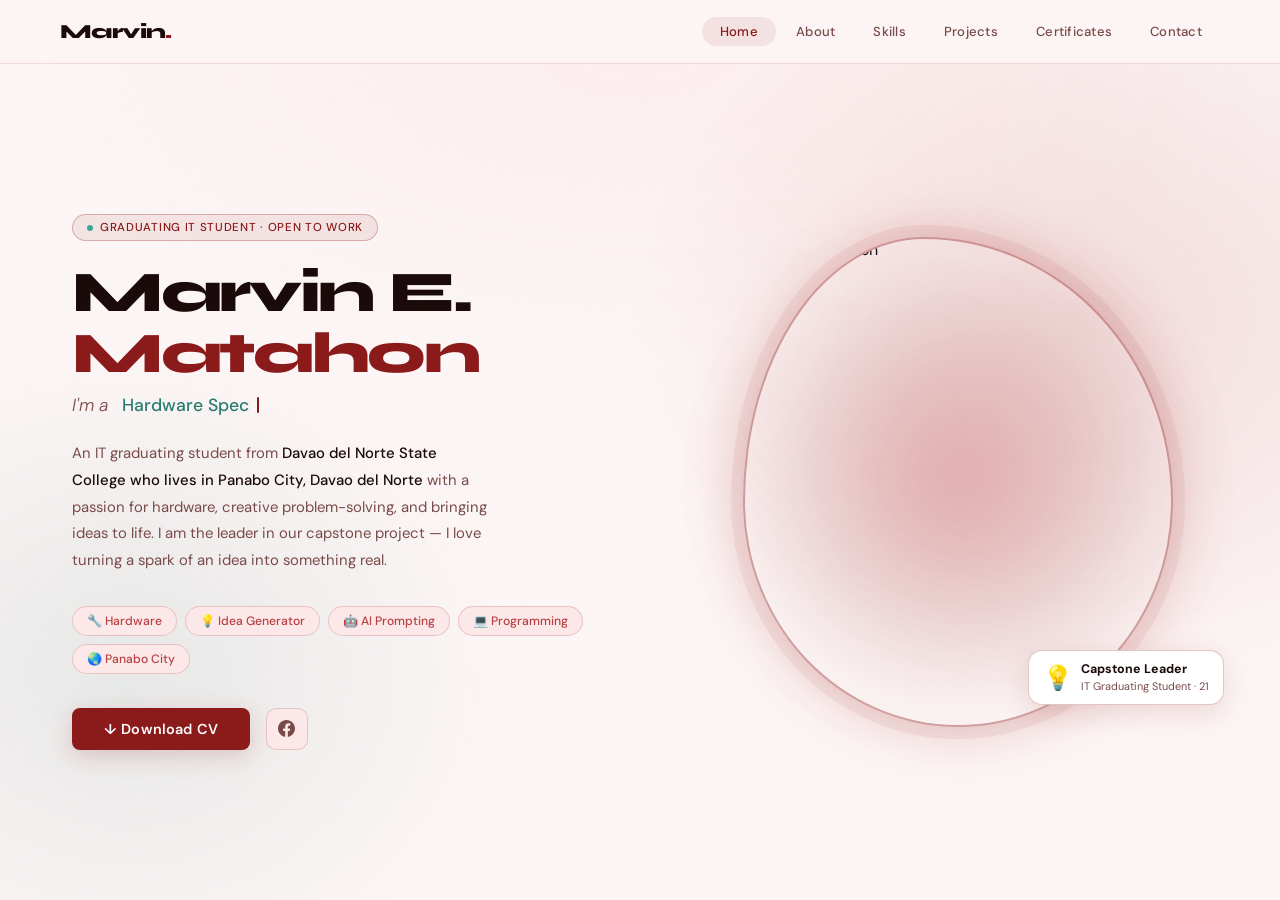
==== index.html @ e0bacce2 "Rename portfolio.html to index.html" ====
<!DOCTYPE html>
<html lang="en">
<head>
  <meta charset="UTF-8">
  <meta name="viewport" content="width=device-width, initial-scale=1.0">
  <title>Marvin E. Matahon — Portfolio</title>
  <link href="https://fonts.googleapis.com/css2?family=Syne:wght@400;500;600;700;800&family=DM+Sans:ital,wght@0,300;0,400;0,500;1,300&display=swap" rel="stylesheet">
  <link rel="stylesheet" href="portfolio.css">
</head>
<body>

  <div class="bg-layer"></div>

  <!-- ═══════════════════════════════════
       NAVBAR
  ════════════════════════════════════ -->
  <nav>
    <div class="logo">Marvin<span>.</span></div>
    <ul class="nav-links">
      <li><a href="#" class="active" onclick="go('home',event)">Home</a></li>
      <li><a href="#"               onclick="go('about',event)">About</a></li>
      <li><a href="#"               onclick="go('skills',event)">Skills</a></li>
      <li><a href="#"               onclick="go('projects',event)">Projects</a></li>
      <li><a href="#"               onclick="go('certs',event)">Certificates</a></li>
      <li><a href="#"               onclick="go('contact',event)">Contact</a></li>
    </ul>
  </nav>

  <!-- ═══════════════════════════════════
       HOME PAGE
  ════════════════════════════════════ -->
  <div class="page active" id="page-home">

    <div class="home-left">
      <div class="home-tag">Graduating IT Student · Open to Work</div>

      <h1 class="home-name">
        Marvin E.<br><span class="accent">Matahon</span>
      </h1>

      <div class="home-typed-row">
        I'm a&nbsp;<span id="typedEl"></span><span class="blink"></span>
      </div>

      <p class="home-bio">
        An IT graduating student from <strong>Davao del Norte State College who lives in Panabo City, Davao del Norte</strong> with a passion for hardware,
        creative problem-solving, and bringing ideas to life.
        I am the leader in our capstone project — I love turning a spark of an idea into something real.
      </p>

      <div class="home-pills">
        <span class="pill">🔧 Hardware</span>
        <span class="pill">💡 Idea Generator</span>
        <span class="pill">🤖 AI Prompting</span>
        <span class="pill">💻 Programming</span>
        <span class="pill">🌏 Panabo City</span>
      </div>

      <div class="home-actions">
        <button class="dl-btn" onclick="alert('Add your CV download link here!')">
          ↓ Download CV
        </button>
        <div class="home-socials">
          <!-- LinkedIn -->
          
          <!-- GitHub -->
          
          </a>
          <!-- Facebook -->
          <a class="soc" href="https://www.facebook.com/benben.matahon/" title="Facebook">
            <svg viewBox="0 0 24 24">
              <path d="M24 12.073c0-6.627-5.373-12-12-12s-12 5.373-12 12c0 5.99 4.388 10.954 10.125
              11.854v-8.385H7.078v-3.47h3.047V9.43c0-3.007 1.792-4.669 4.533-4.669 1.312 0 2.686.235
              2.686.235v2.953H15.83c-1.491 0-1.956.925-1.956 1.874v2.25h3.328l-.532 3.47h-2.796v8.385C19.612
              23.027 24 18.062 24 12.073z"/>
            </svg>
          </a>
        </div>
      </div>
    </div>

    <div class="home-right">
      <div class="glow-orb"></div>
      <div class="photo-frame" id="photoFrame"
           onclick="document.getElementById('photoInput').click()"
           title="Click to upload your photo">
        <div class="photo-placeholder" id="photoPlaceholder" style="display:none;">
          <div class="ph-icon">📷</div>
          <div>Click to upload<br>your photo</div>
        </div>
        <img id="photoImg" alt="Marvin Matahon" src="portfolio-pic.jfif" style="display:block;">
        <div class="photo-overlay">📷 Change Photo</div>
      </div>
      <div class="photo-badge">
        <div class="badge-icon">💡</div>
        <div class="badge-text">
          <strong>Capstone Leader</strong>
          <span>IT Graduating Student · 21</span>
        </div>
      </div>
      <input type="file" id="photoInput" accept="image/*" style="display:none;" onchange="loadPhoto(event)">
    </div>

  </div><!-- /page-home -->

  <!-- ═══════════════════════════════════
       ABOUT PAGE
  ════════════════════════════════════ -->
  <div class="page pg-wrap" id="page-about">

    <div class="pg-header">
      <div class="pg-eyebrow">Who I Am</div>
      <div class="pg-title">About <span>Me</span></div>
      <div class="pg-sub">Click any text below to edit it directly</div>
    </div>

    <div class="about-grid">
      <div class="about-bio">
        <p contenteditable="true">
          I'm <strong>Marvin E. Matahon</strong>, a 21-year-old graduating IT student from Purok Dreamland,
          Brgy Gredu, Panabo City, Davao del Norte. I'm someone who doesn't just follow ideas, I come up with them.
          I was the originator of our capstone project, which says a lot about how I approach problems: head-on and with purpose.
        </p>
        <p contenteditable="true">
          My strengths are rooted in <strong>hardware</strong> — I love getting hands-on with physical systems and
          understanding how things work at the component level. I also dabble it a bit in programming and I've discovered a
          serious knack for <strong>AI prompting</strong>, which I use to build and solve things faster and smarter.
        </p>
        <p contenteditable="true">
          I describe myself as an <strong>idealistic realist</strong> — I dream big, but I keep my feet on the ground.
          I'm looking for opportunities where I can contribute genuine ideas, grow technically, and make a real impact.
          If you want someone who brings energy and original thinking, that's me.
        </p>
      </div>

      <div class="info-cards">
        <div class="info-card">
          <div class="ic-icon">🎓</div>
          <div class="ic-label">Degree</div>
          <div class="ic-val" contenteditable="true">BS Information Technology</div>
        </div>
        <div class="info-card">
          <div class="ic-icon">🏫</div>
          <div class="ic-label">University</div>
          <div class="ic-val" contenteditable="true">Davao del Norte State College</div>
        </div>
        <div class="info-card">
          <div class="ic-icon">📍</div>
          <div class="ic-label">Location</div>
          <div class="ic-val" contenteditable="true">Panabo City, Davao del Norte</div>
        </div>
        <div class="info-card">
          <div class="ic-icon">🎂</div>
          <div class="ic-label">Age</div>
          <div class="ic-val" contenteditable="true">21 years old</div>
        </div>
        <div class="info-card">
          <div class="ic-icon">📧</div>
          <div class="ic-label">Email</div>
          <div class="ic-val" contenteditable="true">marvinmatahon13@email.com</div>
        </div>
        <div class="info-card">
          <div class="ic-icon">💼</div>
          <div class="ic-label">Status</div>
          <div class="ic-val" contenteditable="true">Open to Work</div>
        </div>
      </div>
    </div>

  </div><!-- /page-about -->

  <!-- ═══════════════════════════════════
       SKILLS PAGE
  ════════════════════════════════════ -->
  <div class="page pg-wrap" id="page-skills">

    <div class="pg-header">
      <div class="pg-eyebrow">What I Do</div>
      <div class="pg-title">My <span>Skills</span></div>
      <div class="pg-sub">Technical strengths and what makes me, me</div>
    </div>

    <div class="skills-layout">

      <!-- Hardware (featured) -->
      <div class="sk-box featured">
        <div class="sk-title">🔧 Hardware</div>
        <div class="sk-item">
          <div class="sk-name-row"><span>PC Assembly & Troubleshooting</span><span class="sk-pct">90%</span></div>
          <div class="sk-track"><div class="sk-fill" data-w="90"></div></div>
        </div>
        <div class="sk-item">
          <div class="sk-name-row"><span>Network Setup & Cabling</span><span class="sk-pct">82%</span></div>
          <div class="sk-track"><div class="sk-fill" data-w="82"></div></div>
        </div>
        <div class="sk-item">
          <div class="sk-name-row"><span>Component Diagnostics</span><span class="sk-pct">85%</span></div>
          <div class="sk-track"><div class="sk-fill" data-w="85"></div></div>
        </div>
        <div class="sk-item">
          
        </div>
      </div>

      <!-- Programming -->
      <div class="sk-box">
        <div class="sk-title">💻 Programming</div>
        <div class="sk-item">
          <div class="sk-name-row"><span>Python</span><span class="sk-pct">68%</span></div>
          <div class="sk-track"><div class="sk-fill" data-w="68"></div></div>
        </div>
        <div class="sk-item">
          <div class="sk-name-row"><span>HTML / CSS</span><span class="sk-pct">72%</span></div>
          <div class="sk-track"><div class="sk-fill" data-w="72"></div></div>
        </div>
        <div class="sk-item">
          <div class="sk-name-row"><span>JavaScript</span><span class="sk-pct">60%</span></div>
          <div class="sk-track"><div class="sk-fill" data-w="60"></div></div>
        </div>
        <div class="sk-item">
          <div class="sk-name-row"><span>Java</span><span class="sk-pct">55%</span></div>
          <div class="sk-track"><div class="sk-fill" data-w="55"></div></div>
        </div>
      </div>

      <!-- AI & Prompting -->
      <div class="sk-box">
        <div class="sk-title">🤖 AI & Prompting</div>
        <div class="sk-item">
          <div class="sk-name-row"><span>Prompt Engineering</span><span class="sk-pct">88%</span></div>
          <div class="sk-track"><div class="sk-fill" data-w="88"></div></div>
        </div>
        <div class="sk-item">
          <div class="sk-name-row"><span>AI Tool Usage</span><span class="sk-pct">85%</span></div>
          <div class="sk-track"><div class="sk-fill" data-w="85"></div></div>
        </div>
        <div class="sk-item">
          <div class="sk-name-row"><span>Workflow Automation</span><span class="sk-pct">75%</span></div>
          <div class="sk-track"><div class="sk-fill" data-w="75"></div></div>
        </div>
      </div>

      <!-- Soft skills full width -->
      <div class="sk-box" style="grid-column: span 3;">
        <div class="sk-title">⭐ What Sets Me Apart</div>
        <div class="soft-tags">
          <span class="stag">💡 Idea Generation<br><small style="opacity:.6">Originated our capstone</small></span>
          <span class="stag">🌱 Idealistic Realist<br><small style="opacity:.6">Dream big, stay grounded</small></span>
          <span class="stag">🔍 Problem Solver<br><small style="opacity:.6">Hardware-first mindset</small></span>
          <span class="stag">⚡ Fast Learner<br><small style="opacity:.6">Adapts quickly</small></span>
          <span class="stag">🤝 Team Player<br><small style="opacity:.6">Collaborative spirit</small></span>
          <span class="stag">🗺 From Davao del Norte<br><small style="opacity:.6">Panabo City pride</small></span>
        </div>
      </div>

    </div>
  </div><!-- /page-skills -->

  <!-- ═══════════════════════════════════
       PROJECTS PAGE
  ════════════════════════════════════ -->
  <div class="page pg-wrap" id="page-projects">

    <div class="pg-header">
      <div class="pg-eyebrow">What I've Built</div>
      <div class="pg-title">My <span>Projects</span></div>
      <div class="pg-sub">Click the image area to upload a screenshot · click any text to edit</div>
    </div>

    <div class="cards-grid" id="projectsGrid">

      <div class="img-card">
        <div class="card-img-box" onclick="pickImg(this)" style="background: linear-gradient(135deg, #1c1510, #3d2008)">
          <span>🖥</span>
          <div class="card-img-overlay">📷 Upload Image</div>
        </div>
        <div class="card-body">
          <input class="card-title" type="text" value="Capstone Project">
          <div class="card-tags">
            <span class="ctag">My Idea</span>
            <span class="ctag">Hardware</span>
            <span class="ctag">Team Lead</span>
          </div>
          <textarea class="card-desc">This was my brainchild — I came up with the concept for our capstone and led it from idea to implementation. Click to add details about your project.</textarea>
        </div>
      </div>

      <div class="img-card">
        <div class="card-img-box" onclick="pickImg(this)" style="background: linear-gradient(135deg, #101c14, #0f2d1a)">
          <span>🔧</span>
          <div class="card-img-overlay">📷 Upload Image</div>
        </div>
        <div class="card-body">
          <input class="card-title" type="text" value="Hardware Project">
          <div class="card-tags">
            <span class="ctag">Hardware</span>
            <span class="ctag">Assembly</span>
          </div>
          <textarea class="card-desc">A hands-on hardware project showcasing my skills in assembly, diagnostics, and system setup. Click to edit this description.</textarea>
        </div>
      </div>

      <div class="img-card">
        <div class="card-img-box" onclick="pickImg(this)" style="background: linear-gradient(135deg, #18100c, #2d1810)">
          <span>🤖</span>
          <div class="card-img-overlay">📷 Upload Image</div>
        </div>
        <div class="card-body">
          <input class="card-title" type="text" value="AI-Assisted Project">
          <div class="card-tags">
            <span class="ctag">AI Prompting</span>
            <span class="ctag">Python</span>
          </div>
          <textarea class="card-desc">Leveraged my prompting skills to build something cool with AI assistance. Click to edit and describe your project here.</textarea>
        </div>
      </div>

      <button class="add-btn" onclick="addCard('projectsGrid','project')">
        <span class="plus">＋</span>
        Add Project
      </button>

    </div>
  </div><!-- /page-projects -->

  <!-- ═══════════════════════════════════
       CERTIFICATES PAGE
  ════════════════════════════════════ -->
  <div class="page pg-wrap" id="page-certs">

    <div class="pg-header">
      <div class="pg-eyebrow">Achievements</div>
      <div class="pg-title">My <span>Certificates</span></div>
      <div class="pg-sub">Click any text to edit</div>
    </div>

    <div class="cards-grid" id="certsGrid">

      <div class="img-card">
        <div class="card-img-box" onclick="pickImg(this)">
          <img src="cert1.jfif" style="position:absolute;inset:0;width:100%;height:100%;object-fit:cover;">
          <div class="card-img-overlay">📷 Change Image</div>
        </div>
        <div class="card-body">
          <input class="card-title" type="text" value="Training / Seminar">
          <div class="card-tags"><span class="ctag">Issuer</span><span class="ctag">Year</span></div>
          <textarea class="card-desc">Attended trainings and seminars relevant to IT.</textarea>
        </div>
      </div>

      <div class="img-card">
        <div class="card-img-box" onclick="pickImg(this)">
          <img src="cert2.jfif" style="position:absolute;inset:0;width:100%;height:100%;object-fit:cover;">
          <div class="card-img-overlay">📷 Change Image</div>
        </div>
        <div class="card-body">
          <input class="card-title" type="text" value="Training / Seminar">
          <div class="card-tags"><span class="ctag">Organization</span><span class="ctag">Year</span></div>
          <textarea class="card-desc">Attended trainings and seminars relevant to IT.</textarea>
        </div>
      </div>

      <div class="img-card">
        <div class="card-img-box" onclick="pickImg(this)">
          <img src="cert 3.jfif" style="position:absolute;inset:0;width:100%;height:100%;object-fit:cover;">
          <div class="card-img-overlay">📷 Change Image</div>
        </div>
        <div class="card-body">
          <input class="card-title" type="text" value="Capstone Completion Certificate">
          <div class="card-tags"><span class="ctag">Issuer</span><span class="ctag">Year</span></div>
          <textarea class="card-desc"></textarea>
        </div>
      </div>

      <button class="add-btn" onclick="addCard('certsGrid','cert')">
        <span class="plus">＋</span>
        Add Certificate
      </button>

    </div>
  </div><!-- /page-certs -->

  <!-- ═══════════════════════════════════
       CONTACT PAGE
  ════════════════════════════════════ -->
  <div class="page" id="page-contact">
    <div class="contact-wrap">

      <div class="c-left">
        <h2>Let's Work<br><span>Together ✦</span></h2>
        <p>
          I'm actively looking for opportunities to grow and contribute.
          Whether you have a project, an idea, or just want to connect — I'm here!
        </p>
        <div class="c-info">
          <a href="mailto:marvin@email.com">📧 marvin@email.com</a>
          <a href="#">🔗 linkedin.com/in/marvinmatahon</a>
          <a href="#">💻 github.com/marvinmatahon</a>
          <a href="#">📍 Panabo City, Davao del Norte</a>
        </div>
      </div>

      <form class="c-form" onsubmit="sendMsg(event)">
        <input type="text" placeholder="Your Name" required>
        <input type="email" placeholder="Your Email" required>
        <input type="text" placeholder="Subject">
        <textarea placeholder="Your message…" required></textarea>
        <button type="submit" id="sendBtn">Send Message ✈</button>
      </form>

    </div>
  </div><!-- /page-contact -->

  <script src="portfolio.js"></script>
</body>
</html>
---- portfolio.css ----
/* ═══════════════════════════════════════
   portfolio.css — Marvin E. Matahon
═══════════════════════════════════════ */

* { margin: 0; padding: 0; box-sizing: border-box; }

:root {
  --bg:       #fdf6f6;
  --surface:  #ffffff;
  --surface2: #f9eded;
  --accent:   #8b1a1a;
  --accent2:  #b84040;
  --gold:     #e8a0a0;
  --teal:     #2a7c6f;
  --teal2:    #3ba893;
  --glow:     rgba(139, 26, 26, 0.20);
  --text:     #1a0a0a;
  --muted:    #7a4a4a;
  --border:   rgba(139, 26, 26, 0.22);
}

html, body {
  height: 100%;
  font-family: 'DM Sans', sans-serif;
  background: var(--bg);
  color: var(--text);
  overflow: hidden;
}

/* ── NOISE TEXTURE OVERLAY ── */
body::before {
  content: '';
  position: fixed;
  inset: 0;
  z-index: 0;
  pointer-events: none;
  opacity: 0.025;
  background-image: url("data:image/svg+xml,%3Csvg viewBox='0 0 256 256' xmlns='http://www.w3.org/2000/svg'%3E%3Cfilter id='noise'%3E%3CfeTurbulence type='fractalNoise' baseFrequency='0.9' numOctaves='4' stitchTiles='stitch'/%3E%3C/filter%3E%3Crect width='100%25' height='100%25' filter='url(%23noise)'/%3E%3C/svg%3E");
  background-size: 200px 200px;
}

/* ── AMBIENT GLOW LAYER ── */
.bg-layer {
  position: fixed;
  inset: 0;
  z-index: 0;
  pointer-events: none;
  background:
    radial-gradient(ellipse 55% 65% at 85% 35%, rgba(184,64,64,0.14) 0%, transparent 65%),
    radial-gradient(ellipse 45% 55% at 10% 75%, rgba(42,124,111,0.10) 0%, transparent 65%),
    radial-gradient(ellipse 70% 50% at 50% 5%,  rgba(252,235,235,0.80) 0%, transparent 70%);
}

/* ═══════════════════════════
   NAVBAR
═══════════════════════════ */
nav {
  position: fixed;
  top: 0; left: 0; right: 0;
  z-index: 100;
  display: flex;
  align-items: center;
  justify-content: space-between;
  padding: 0 60px;
  height: 64px;
  background: rgba(253, 246, 246, 0.90);
  backdrop-filter: blur(20px);
  border-bottom: 1px solid rgba(139,26,26,0.12);
}

.logo {
  font-family: 'Syne', sans-serif;
  font-size: 1.25rem;
  font-weight: 800;
  color: var(--text);
  letter-spacing: -0.03em;
}
.logo span { color: var(--accent); }

.nav-links {
  display: flex;
  gap: 2px;
  list-style: none;
}
.nav-links li a {
  display: block;
  padding: 6px 18px;
  font-size: 0.82rem;
  font-weight: 500;
  color: var(--muted);
  text-decoration: none;
  border-radius: 99px;
  letter-spacing: 0.02em;
  transition: all 0.18s;
}
.nav-links li a:hover { color: var(--text); }
.nav-links li a.active {
  color: var(--accent);
  background: rgba(139,26,26,0.09);
}

/* ═══════════════════════════
   PAGES
═══════════════════════════ */
.page {
  position: fixed;
  inset: 64px 0 0 0;
  display: none;
  overflow-y: auto;
  overflow-x: hidden;
  z-index: 1;
}
.page.active { display: flex; }

.page::-webkit-scrollbar { width: 4px; }
.page::-webkit-scrollbar-track { background: transparent; }
.page::-webkit-scrollbar-thumb { background: rgba(139,26,26,0.3); border-radius: 99px; }

/* ═══════════════════════════
   HOME PAGE
═══════════════════════════ */
#page-home {
  align-items: center;
  padding: 0 72px;
  min-height: calc(100vh - 64px);
  gap: 40px;
}

.home-left {
  flex: 1;
  animation: fadeLeft 0.7s ease both;
}

.home-tag {
  display: inline-flex;
  align-items: center;
  gap: 7px;
  background: rgba(139,26,26,0.08);
  border: 1px solid rgba(139,26,26,0.28);
  border-radius: 99px;
  padding: 5px 14px;
  font-size: 0.72rem;
  font-weight: 500;
  color: var(--accent);
  letter-spacing: 0.06em;
  text-transform: uppercase;
  margin-bottom: 22px;
}
.home-tag::before {
  content: '';
  width: 6px; height: 6px;
  border-radius: 50%;
  background: var(--teal2);
  animation: pulse-dot 2s ease-in-out infinite;
}

.home-name {
  font-family: 'Syne', sans-serif;
  font-size: 3.6rem;
  font-weight: 800;
  line-height: 1.05;
  letter-spacing: -0.04em;
  color: var(--text);
  margin-bottom: 10px;
}
.home-name .accent { color: var(--accent); }

.home-typed-row {
  font-size: 1.1rem;
  font-weight: 300;
  color: var(--muted);
  display: flex;
  align-items: center;
  gap: 8px;
  margin-bottom: 24px;
  font-style: italic;
}
#typedEl { color: var(--teal); font-weight: 500; font-style: normal; }

.blink {
  display: inline-block;
  width: 2px; height: 1rem;
  background: var(--accent);
  border-radius: 1px;
  animation: blink 0.85s step-end infinite;
}

.home-bio {
  font-size: 0.93rem;
  color: var(--muted);
  line-height: 1.8;
  max-width: 420px;
  margin-bottom: 32px;
}
.home-bio strong { color: var(--text); font-weight: 500; }

.home-pills {
  display: flex;
  flex-wrap: wrap;
  gap: 8px;
  margin-bottom: 34px;
}
.pill {
  background: #fce8e8;
  border: 1px solid rgba(139,26,26,0.18);
  border-radius: 99px;
  padding: 6px 14px;
  font-size: 0.76rem;
  font-weight: 500;
  color: var(--accent2);
  transition: all 0.2s;
}
.pill:hover { border-color: var(--accent); color: var(--accent); background: #f9d5d5; }

.home-actions {
  display: flex;
  align-items: center;
  gap: 16px;
}

.dl-btn {
  display: inline-flex;
  align-items: center;
  gap: 8px;
  background: var(--accent);
  color: #fff;
  padding: 12px 32px;
  border-radius: 8px;
  font-size: 0.9rem;
  font-weight: 600;
  border: none;
  cursor: pointer;
  font-family: 'DM Sans', sans-serif;
  letter-spacing: 0.01em;
  transition: all 0.2s;
  box-shadow: 0 6px 24px var(--glow);
}
.dl-btn:hover {
  background: #6e1414;
  transform: translateY(-2px);
  box-shadow: 0 10px 34px var(--glow);
}

.home-socials {
  display: flex;
  gap: 10px;
}
.soc {
  width: 42px; height: 42px;
  border-radius: 10px;
  border: 1px solid rgba(139,26,26,0.18);
  background: #fce8e8;
  display: flex;
  align-items: center;
  justify-content: center;
  color: var(--muted);
  text-decoration: none;
  transition: all 0.2s;
}
.soc svg { width: 17px; height: 17px; fill: currentColor; }
.soc:hover {
  border-color: var(--accent);
  color: var(--accent);
  background: #f9d5d5;
  transform: translateY(-2px);
}

/* Hero photo */
.home-right {
  flex: 0 0 500px;
  display: flex;
  align-items: center;
  justify-content: center;
  position: relative;
  animation: fadeRight 0.7s ease 0.15s both;
}

.glow-orb {
  position: absolute;
  width: 480px; height: 480px;
  border-radius: 50%;
  background: radial-gradient(circle, rgba(184,64,64,0.38) 0%, rgba(139,26,26,0.12) 45%, transparent 70%);
  filter: blur(32px);
  animation: orb-pulse 4s ease-in-out infinite;
}

.photo-frame {
  width: 430px; height: 490px;
  border-radius: 42% 58% 50% 50% / 54% 54% 46% 46%;
  overflow: hidden;
  position: relative;
  z-index: 1;
  border: 2px solid rgba(139,26,26,0.38);
  box-shadow: 0 0 60px rgba(184,64,64,0.28), 0 0 0 12px rgba(139,26,26,0.06);
  cursor: pointer;
  transition: box-shadow 0.25s;
}
.photo-frame:hover {
  box-shadow: 0 0 90px rgba(184,64,64,0.45), 0 0 0 12px rgba(139,26,26,0.10);
}
.photo-frame img {
  width: 100%; height: 100%;
  object-fit: cover; object-position: center top;
  display: block;
}
.photo-placeholder {
  width: 100%; height: 100%;
  background: linear-gradient(150deg, #f9eded, #f5d0d0);
  display: flex; flex-direction: column;
  align-items: center; justify-content: center;
  gap: 10px;
  color: var(--muted);
  font-size: 0.82rem; font-weight: 500;
  text-align: center; padding: 20px;
}
.photo-placeholder .ph-icon { font-size: 2.8rem; opacity: 0.5; }
.photo-overlay {
  position: absolute; inset: 0;
  background: rgba(139,26,26,0.16);
  display: flex; align-items: center; justify-content: center;
  opacity: 0; transition: opacity 0.2s;
  font-size: 0.82rem; font-weight: 600; color: #fff;
}
.photo-frame:hover .photo-overlay { opacity: 1; }

.photo-badge {
  position: absolute;
  bottom: 22px; right: -16px;
  z-index: 2;
  background: #ffffff;
  border: 1px solid rgba(139,26,26,0.25);
  border-radius: 14px;
  padding: 10px 14px;
  display: flex; align-items: center; gap: 8px;
  box-shadow: 0 8px 28px rgba(139,26,26,0.14);
  animation: fadeUp 0.7s ease 0.5s both;
}
.badge-icon { font-size: 1.5rem; }
.badge-text { font-size: 0.68rem; line-height: 1.4; }
.badge-text strong { display: block; color: var(--text); font-size: 0.78rem; }
.badge-text span { color: var(--muted); }

/* ═══════════════════════════
   PAGE COMMON
═══════════════════════════ */
.pg-wrap {
  flex-direction: column;
  padding: 48px 72px 64px;
  min-height: calc(100vh - 64px);
}

.pg-header {
  margin-bottom: 40px;
  animation: fadeUp 0.5s ease both;
}

.pg-eyebrow {
  font-size: 0.7rem;
  font-weight: 600;
  letter-spacing: 0.12em;
  text-transform: uppercase;
  color: var(--accent);
  margin-bottom: 6px;
  display: flex; align-items: center; gap: 10px;
}
.pg-eyebrow::before {
  content: '';
  width: 24px; height: 2px;
  background: var(--accent);
  border-radius: 2px;
}

.pg-title {
  font-family: 'Syne', sans-serif;
  font-size: 2.4rem;
  font-weight: 800;
  letter-spacing: -0.04em;
  color: var(--text);
}
.pg-title span { color: var(--accent); }

.pg-sub {
  font-size: 0.85rem;
  color: var(--muted);
  margin-top: 6px;
}

/* ═══════════════════════════
   ABOUT PAGE
═══════════════════════════ */
#page-about { flex-direction: column; }

.about-grid {
  display: grid;
  grid-template-columns: 1fr 1fr;
  gap: 48px;
  animation: fadeUp 0.5s ease 0.1s both;
}

.about-bio p {
  font-size: 0.92rem;
  color: var(--muted);
  line-height: 1.85;
  margin-bottom: 16px;
  outline: none;
  border-radius: 8px;
  padding: 4px 6px;
  transition: background 0.15s;
}
.about-bio p:hover, .about-bio p:focus {
  background: rgba(139,26,26,0.05);
}
.about-bio p strong { color: var(--text); font-weight: 500; }

.info-cards {
  display: grid;
  grid-template-columns: 1fr 1fr;
  gap: 10px;
}
.info-card {
  background: #ffffff;
  border-radius: 14px;
  padding: 16px 18px;
  border: 1px solid rgba(139,26,26,0.10);
  box-shadow: 0 2px 12px rgba(139,26,26,0.06);
  transition: border-color 0.2s, transform 0.2s;
}
.info-card:hover {
  border-color: var(--border);
  transform: translateY(-2px);
}
.ic-icon { font-size: 1.3rem; margin-bottom: 6px; }
.ic-label {
  font-size: 0.65rem;
  font-weight: 600;
  text-transform: uppercase;
  letter-spacing: 0.1em;
  color: var(--muted);
}
.ic-val {
  font-size: 0.85rem;
  font-weight: 500;
  color: var(--text);
  margin-top: 3px;
  outline: none; border-radius: 4px;
  padding: 1px 3px;
  display: block;
  transition: background 0.15s;
}
.ic-val:hover, .ic-val:focus { background: rgba(139,26,26,0.06); }

/* ═══════════════════════════
   SKILLS PAGE
═══════════════════════════ */
#page-skills { flex-direction: column; }

.skills-layout {
  display: grid;
  grid-template-columns: 1.2fr 1fr 1fr;
  gap: 18px;
  animation: fadeUp 0.5s ease 0.1s both;
}

.sk-box {
  background: #ffffff;
  border-radius: 18px;
  padding: 24px;
  border: 1px solid rgba(139,26,26,0.09);
  box-shadow: 0 2px 16px rgba(139,26,26,0.06);
  transition: border-color 0.25s, transform 0.25s, box-shadow 0.25s;
}
.sk-box:hover {
  border-color: var(--border);
  transform: translateY(-3px);
  box-shadow: 0 8px 28px rgba(139,26,26,0.12);
}
.sk-box.featured {
  border-color: rgba(139,26,26,0.22);
  background: linear-gradient(145deg, #fdf0f0, #fff8f8);
}

.sk-title {
  font-family: 'Syne', sans-serif;
  font-size: 0.78rem;
  font-weight: 700;
  color: var(--accent);
  text-transform: uppercase;
  letter-spacing: 0.08em;
  margin-bottom: 20px;
  display: flex; align-items: center; gap: 7px;
}

.sk-item { margin-bottom: 14px; }
.sk-name-row {
  display: flex; justify-content: space-between;
  font-size: 0.82rem; font-weight: 500;
  color: var(--text); margin-bottom: 6px;
}
.sk-pct { color: var(--teal); font-size: 0.75rem; font-weight: 600; }
.sk-track {
  height: 5px;
  background: #fce8e8;
  border-radius: 99px; overflow: hidden;
}
.sk-fill {
  height: 100%; width: 0;
  background: linear-gradient(90deg, var(--accent), var(--teal2));
  border-radius: 99px;
  transition: width 1.2s cubic-bezier(0.16, 1, 0.3, 1);
}

.soft-tags {
  display: flex; flex-wrap: wrap; gap: 8px;
}
.stag {
  background: #e8f5f3;
  border: 1px solid rgba(42,124,111,0.25);
  border-radius: 8px;
  padding: 8px 12px;
  font-size: 0.78rem;
  color: var(--teal);
  font-weight: 500;
  line-height: 1.3;
  text-align: center;
}

/* ═══════════════════════════
   PROJECTS / CERTS PAGES
═══════════════════════════ */
#page-projects, #page-certs { flex-direction: column; }

.cards-grid {
  display: grid;
  grid-template-columns: repeat(3, 1fr);
  gap: 18px;
  animation: fadeUp 0.5s ease 0.1s both;
}

.img-card {
  background: #ffffff;
  border-radius: 18px;
  overflow: hidden;
  border: 1px solid rgba(139,26,26,0.09);
  box-shadow: 0 2px 14px rgba(139,26,26,0.06);
  transition: border-color 0.25s, transform 0.25s, box-shadow 0.25s;
  display: flex; flex-direction: column;
}
.img-card:hover {
  border-color: var(--border);
  transform: translateY(-5px);
  box-shadow: 0 20px 50px rgba(139,26,26,0.13);
}

.card-img-box {
  width: 100%; aspect-ratio: 16/9;
  display: flex; align-items: center; justify-content: center;
  font-size: 2.5rem; cursor: pointer;
  position: relative; overflow: hidden;
}
.card-img-box img {
  position: absolute; inset: 0;
  width: 100%; height: 100%;
  object-fit: cover; display: block;
}
.card-img-overlay {
  position: absolute; inset: 0;
  background: rgba(139,26,26,0.18);
  display: flex; align-items: center; justify-content: center;
  opacity: 0; transition: opacity 0.2s;
  font-size: 0.78rem; font-weight: 600; color: #fff;
}
.card-img-box:hover .card-img-overlay { opacity: 1; }

.card-body {
  padding: 14px 16px 16px;
  flex: 1; display: flex; flex-direction: column; gap: 7px;
}
.card-title {
  font-family: 'Syne', sans-serif;
  font-size: 0.92rem; font-weight: 700;
  color: var(--text); border: none; background: transparent;
  width: 100%; outline: none; border-radius: 5px;
  padding: 2px 4px; transition: background 0.15s;
}
.card-title:hover, .card-title:focus { background: rgba(139,26,26,0.05); }

.card-tags { display: flex; flex-wrap: wrap; gap: 5px; }
.ctag {
  font-size: 0.66rem; font-weight: 600;
  background: #e8f5f3;
  color: var(--teal);
  border-radius: 99px; padding: 2px 9px;
}
.card-desc {
  font-size: 0.8rem; color: var(--muted);
  line-height: 1.65; border: none; background: transparent;
  font-family: 'DM Sans', sans-serif;
  width: 100%; resize: none; outline: none;
  flex: 1; min-height: 60px; border-radius: 5px;
  padding: 3px 4px; transition: background 0.15s;
}
.card-desc:hover, .card-desc:focus { background: rgba(139,26,26,0.04); }

.add-btn {
  border: 2px dashed rgba(139,26,26,0.22);
  border-radius: 18px; padding: 28px 16px;
  display: flex; flex-direction: column;
  align-items: center; justify-content: center;
  gap: 8px; color: var(--muted); cursor: pointer;
  transition: all 0.2s; font-size: 0.82rem;
  background: transparent; font-family: 'DM Sans', sans-serif;
}
.add-btn:hover { border-color: var(--accent); color: var(--accent); background: rgba(139,26,26,0.04); }
.add-btn .plus { font-size: 1.8rem; line-height: 1; }

/* ═══════════════════════════
   CONTACT PAGE
═══════════════════════════ */
#page-contact {
  align-items: center; justify-content: center;
  padding: 52px 72px;
  min-height: calc(100vh - 64px);
}

.contact-wrap {
  display: grid;
  grid-template-columns: 1fr 1fr;
  gap: 52px;
  background: #ffffff;
  border: 1px solid rgba(139,26,26,0.16);
  border-radius: 24px;
  padding: 50px 52px;
  width: 100%; max-width: 860px;
  position: relative; overflow: hidden;
  box-shadow: 0 24px 80px rgba(139,26,26,0.10);
  animation: fadeUp 0.5s ease both;
}
.contact-wrap::before {
  content: '';
  position: absolute; top: -80px; right: -80px;
  width: 260px; height: 260px;
  background: radial-gradient(circle, rgba(184,64,64,0.18) 0%, transparent 70%);
  border-radius: 50%;
}

.c-left h2 {
  font-family: 'Syne', sans-serif;
  font-size: 1.9rem; font-weight: 800;
  color: var(--text); line-height: 1.2; margin-bottom: 12px;
  letter-spacing: -0.03em;
}
.c-left h2 span { color: var(--accent); }
.c-left p { font-size: 0.86rem; color: var(--muted); line-height: 1.75; }

.c-info { margin-top: 24px; display: flex; flex-direction: column; gap: 10px; }
.c-info a {
  display: flex; align-items: center; gap: 9px;
  color: var(--muted); font-size: 0.82rem; font-weight: 400;
  text-decoration: none; transition: color 0.15s;
}
.c-info a:hover { color: var(--accent); }

.c-form { display: flex; flex-direction: column; gap: 11px; }
.c-form input, .c-form textarea {
  background: #fdf6f6;
  border: 1px solid rgba(139,26,26,0.16);
  border-radius: 10px; padding: 11px 14px;
  font-family: 'DM Sans', sans-serif;
  font-size: 0.86rem; color: var(--text);
  outline: none; transition: border-color 0.2s;
}
.c-form input::placeholder, .c-form textarea::placeholder { color: rgba(122,74,74,0.40); }
.c-form input:focus, .c-form textarea:focus {
  border-color: rgba(139,26,26,0.45);
  background: #fce8e8;
}
.c-form textarea { resize: vertical; min-height: 100px; }
.c-form button {
  background: var(--accent); color: #fff; padding: 12px;
  border-radius: 10px; border: none;
  font-family: 'DM Sans', sans-serif; font-size: 0.88rem; font-weight: 600;
  cursor: pointer; transition: all 0.2s;
  box-shadow: 0 4px 16px rgba(139,26,26,0.26);
}
.c-form button:hover { background: #6e1414; transform: translateY(-1px); box-shadow: 0 8px 24px rgba(139,26,26,0.34); }

/* ═══════════════════════════
   ANIMATIONS
═══════════════════════════ */
@keyframes fadeLeft {
  from { opacity: 0; transform: translateX(-30px); }
  to   { opacity: 1; transform: translateX(0); }
}
@keyframes fadeRight {
  from { opacity: 0; transform: translateX(30px); }
  to   { opacity: 1; transform: translateX(0); }
}
@keyframes fadeUp {
  from { opacity: 0; transform: translateY(22px); }
  to   { opacity: 1; transform: translateY(0); }
}
@keyframes blink {
  0%, 100% { opacity: 1; } 50% { opacity: 0; }
}
@keyframes orb-pulse {
  0%, 100% { transform: scale(1); opacity: 0.8; }
  50%       { transform: scale(1.08); opacity: 1; }
}
@keyframes pulse-dot {
  0%, 100% { opacity: 1; transform: scale(1); }
  50%       { opacity: 0.5; transform: scale(0.7); }
}
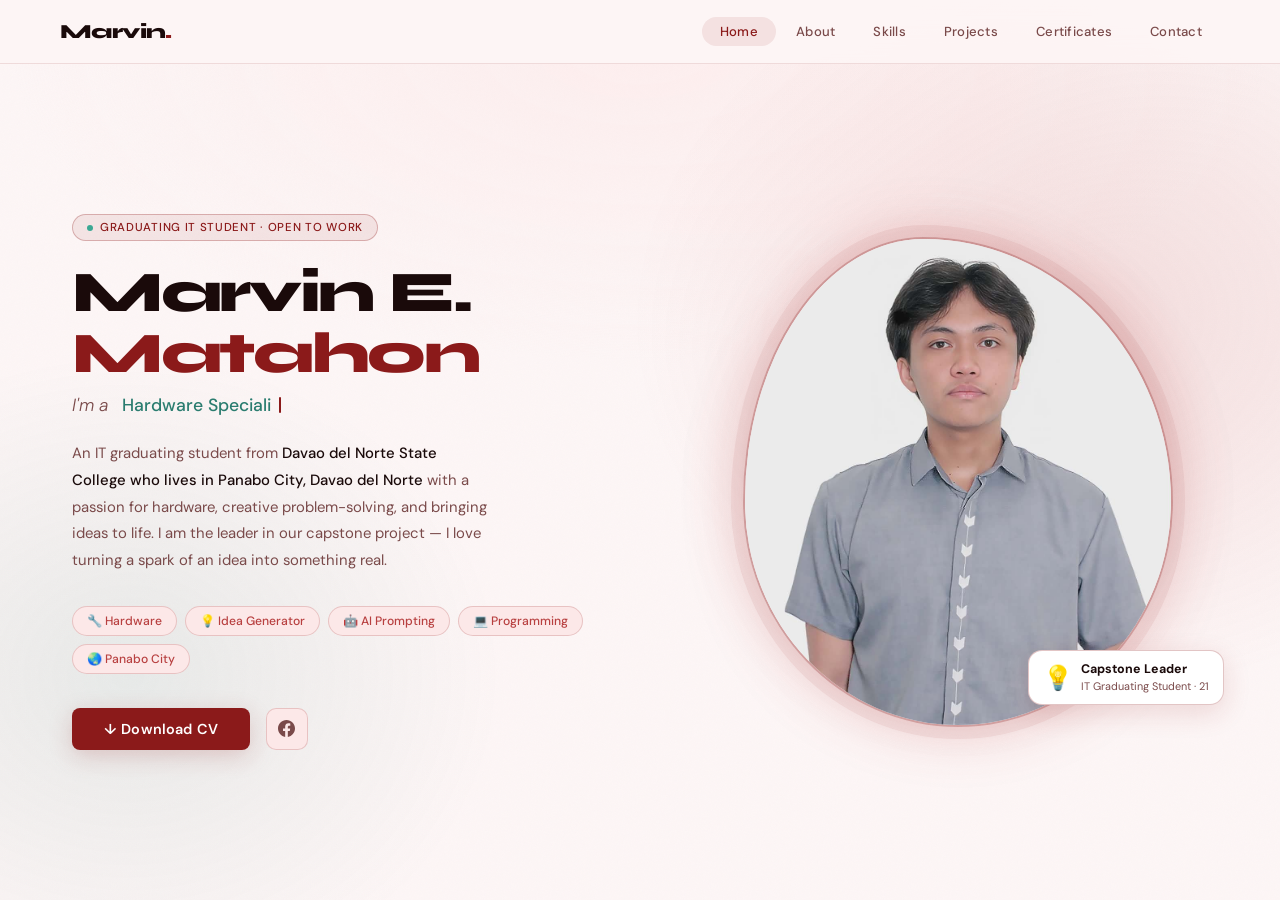
==== commit 9cb7cb38: "Update index.html" ====
--- a/index.html
+++ b/index.html
@@ -88,7 +88,7 @@
           <div class="ph-icon">📷</div>
           <div>Click to upload<br>your photo</div>
         </div>
-        <img id="photoImg" alt="Marvin Matahon" src="portfolio-pic.jfif" style="display:block;">
+        <img id="photoImg" alt="Marvin Matahon" src="[data-uri]" style="display:block;">
         <div class="photo-overlay">📷 Change Photo</div>
       </div>
       <div class="photo-badge">
@@ -118,12 +118,12 @@
       <div class="about-bio">
         <p contenteditable="true">
           I'm <strong>Marvin E. Matahon</strong>, a 21-year-old graduating IT student from Purok Dreamland,
-          Brgy Gredu, Panabo City, Davao del Norte. I'm someone who doesn't just follow ideas, I come up with them.
+          Brgy Gredu, Panabo City, Davao del Norte. I'm someone who doesn't just follow ideas — I come up with them.
           I was the originator of our capstone project, which says a lot about how I approach problems: head-on and with purpose.
         </p>
         <p contenteditable="true">
           My strengths are rooted in <strong>hardware</strong> — I love getting hands-on with physical systems and
-          understanding how things work at the component level. I also dabble it a bit in programming and I've discovered a
+          understanding how things work at the component level. I also dabble in programming and I've discovered a
           serious knack for <strong>AI prompting</strong>, which I use to build and solve things faster and smarter.
         </p>
         <p contenteditable="true">
@@ -157,7 +157,7 @@
         <div class="info-card">
           <div class="ic-icon">📧</div>
           <div class="ic-label">Email</div>
-          <div class="ic-val" contenteditable="true">marvinmatahon13@email.com</div>
+          <div class="ic-val" contenteditable="true">marvin@email.com</div>
         </div>
         <div class="info-card">
           <div class="ic-icon">💼</div>
@@ -338,37 +338,62 @@
 
       <div class="img-card">
         <div class="card-img-box" onclick="pickImg(this)">
-          <img src="cert1.jfif" style="position:absolute;inset:0;width:100%;height:100%;object-fit:cover;">
+          <img src="[data-uri]" style="position:absolute;inset:0;width:100%;height:100%;object-fit:cover;">
           <div class="card-img-overlay">📷 Change Image</div>
         </div>
         <div class="card-body">
-          <input class="card-title" type="text" value="Training / Seminar">
-          <div class="card-tags"><span class="ctag">Issuer</span><span class="ctag">Year</span></div>
-          <textarea class="card-desc">Attended trainings and seminars relevant to IT.</textarea>
+          <input class="card-title" type="text" value="Advanced Seminar – Journey from Science Practitioner to IT Specialist">
+          <div class="card-tags"><span class="ctag">DNSC</span><span class="ctag">Oct 2025</span></div>
+          <textarea class="card-desc">Completed Day 1 of the Advanced Seminar Series for BSIT 4th Year Students, held via Microsoft Teams on October 8, 2025. Issued by Davao del Norte State College.</textarea>
         </div>
       </div>
 
       <div class="img-card">
         <div class="card-img-box" onclick="pickImg(this)">
-          <img src="cert2.jfif" style="position:absolute;inset:0;width:100%;height:100%;object-fit:cover;">
+          <img src="[data-uri]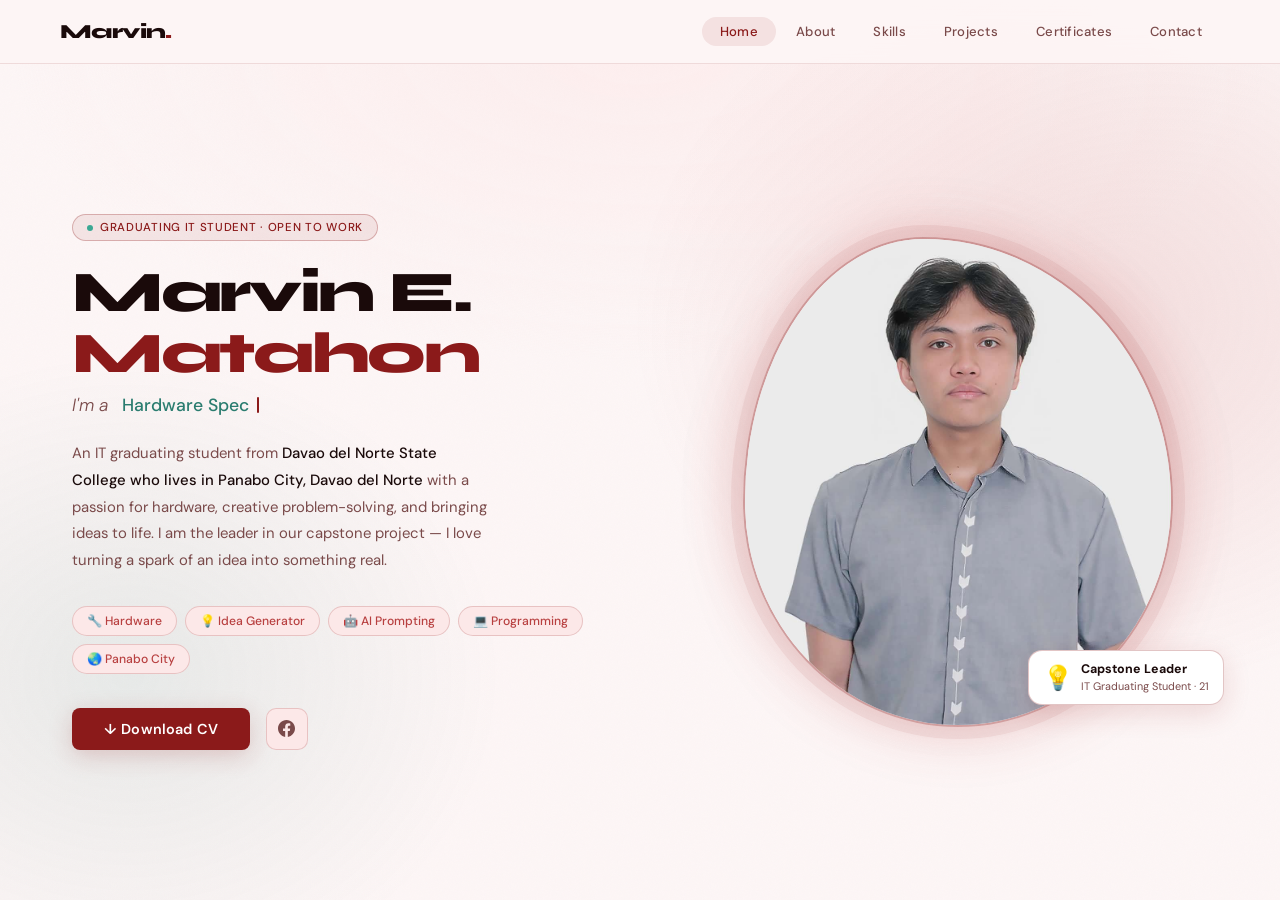
==== commit 0861b8b1: "Add files via upload" ====
--- a/index.html
+++ b/index.html
@@ -438,4 +438,4 @@
 
   <script src="portfolio.js"></script>
 </body>
-</html>
+</html>
